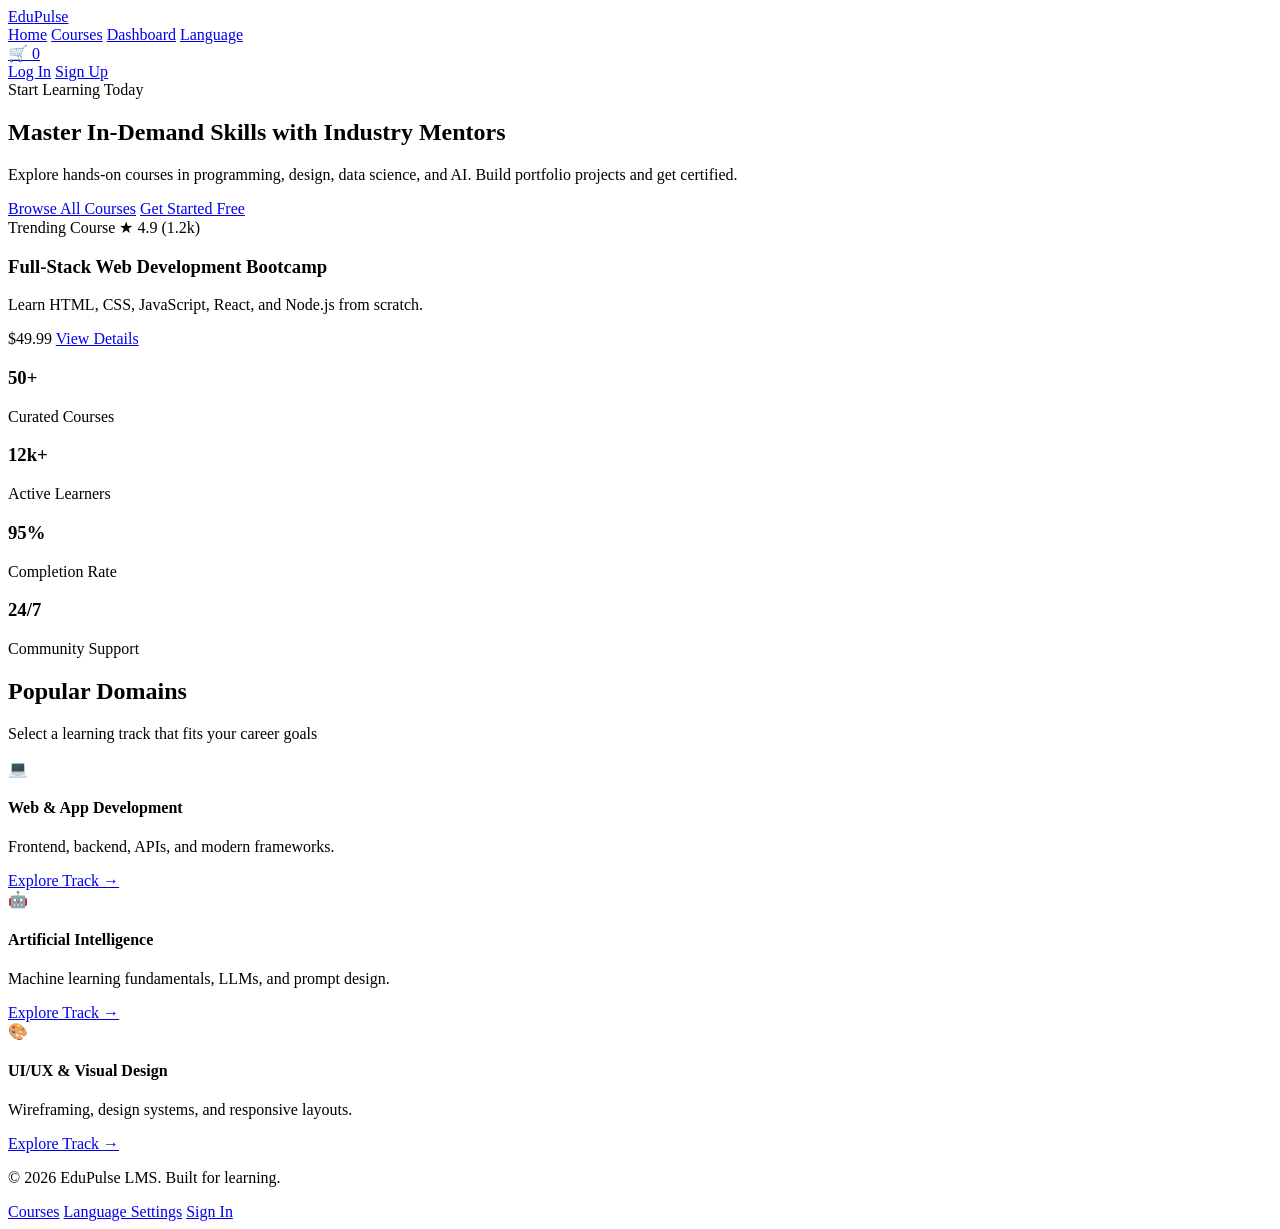
==== index.html @ 67433ac8 "Add files via upload" ====
<!DOCTYPE html>
<html lang="en">
<head>
    <meta charset="UTF-8">
    <meta name="viewport" content="width=device-width, initial-scale=1.0">
    <title>EduPulse - Online Learning Platform</title>
    <!-- Shared Stylesheet -->
    <link rel="stylesheet" href="css/style.css">
    <!-- Google Fonts for clean typography -->
    <link rel="preconnect" href="https://fonts.googleapis.com">
    <link rel="preconnect" href="https://fonts.gstatic.com" crossorigin>
    <link href="https://fonts.googleapis.com/css2?family=Inter:wght@400;500;600;700&display=swap" rel="stylesheet">
</head>
<body data-page="home">

    <!-- Global Navigation Header -->
    <header class="navbar">
        <div class="container nav-container">
            <a href="index.html" class="logo">
                <span class="logo-accent">Edu</span>Pulse
            </a>

            <nav class="nav-links">
                <a href="index.html" class="nav-link active">Home</a>
                <a href="pages/courses.html" class="nav-link">Courses</a>
                <a href="pages/dashboard.html" class="nav-link">Dashboard</a>
                <a href="pages/language.html" class="nav-link">Language</a>
            </nav>

            <div class="nav-actions">
                <a href="pages/cart.html" class="cart-btn" aria-label="Shopping Cart">
                    🛒 <span class="cart-badge" id="navCartCount">0</span>
                </a>
                <!-- Auth status is dynamically updated via app.js -->
                <div class="auth-buttons" id="navAuth">
                    <a href="pages/login.html" class="btn btn-outline">Log In</a>
                    <a href="pages/register.html" class="btn btn-primary">Sign Up</a>
                </div>
            </div>
        </div>
    </header>

    <!-- Hero Section -->
    <main>
        <section class="hero-section">
            <div class="container hero-grid">
                <div class="hero-content">
                    <span class="badge">Start Learning Today</span>
                    <h1 class="hero-title">Master In-Demand Skills with Industry Mentors</h1>
                    <p class="hero-description">
                        Explore hands-on courses in programming, design, data science, and AI. Build portfolio projects and get certified.
                    </p>
                    <div class="hero-cta-group">
                        <a href="pages/courses.html" class="btn btn-primary btn-lg">Browse All Courses</a>
                        <a href="pages/register.html" class="btn btn-secondary btn-lg">Get Started Free</a>
                    </div>
                </div>
                <div class="hero-card-preview">
                    <div class="preview-card">
                        <div class="preview-header">
                            <span class="tag">Trending Course</span>
                            <span class="rating">★ 4.9 (1.2k)</span>
                        </div>
                        <h3>Full-Stack Web Development Bootcamp</h3>
                        <p>Learn HTML, CSS, JavaScript, React, and Node.js from scratch.</p>
                        <div class="preview-footer">
                            <span class="price">$49.99</span>
                            <a href="pages/course-detail.html?id=1" class="btn btn-sm btn-outline">View Details</a>
                        </div>
                    </div>
                </div>
            </div>
        </section>

        <!-- Quick Stats -->
        <section class="stats-section">
            <div class="container stats-grid">
                <div class="stat-box">
                    <h3 class="stat-number">50+</h3>
                    <p class="stat-label">Curated Courses</p>
                </div>
                <div class="stat-box">
                    <h3 class="stat-number">12k+</h3>
                    <p class="stat-label">Active Learners</p>
                </div>
                <div class="stat-box">
                    <h3 class="stat-number">95%</h3>
                    <p class="stat-label">Completion Rate</p>
                </div>
                <div class="stat-box">
                    <h3 class="stat-number">24/7</h3>
                    <p class="stat-label">Community Support</p>
                </div>
            </div>
        </section>

        <!-- Featured Categories Preview -->
        <section class="features-section">
            <div class="container">
                <div class="section-header">
                    <h2>Popular Domains</h2>
                    <p>Select a learning track that fits your career goals</p>
                </div>
                <div class="category-grid">
                    <div class="category-card">
                        <span class="category-icon">💻</span>
                        <h4>Web & App Development</h4>
                        <p>Frontend, backend, APIs, and modern frameworks.</p>
                        <a href="pages/courses.html?category=development" class="link-arrow">Explore Track &rarr;</a>
                    </div>
                    <div class="category-card">
                        <span class="category-icon">🤖</span>
                        <h4>Artificial Intelligence</h4>
                        <p>Machine learning fundamentals, LLMs, and prompt design.</p>
                        <a href="pages/courses.html?category=ai" class="link-arrow">Explore Track &rarr;</a>
                    </div>
                    <div class="category-card">
                        <span class="category-icon">🎨</span>
                        <h4>UI/UX & Visual Design</h4>
                        <p>Wireframing, design systems, and responsive layouts.</p>
                        <a href="pages/courses.html?category=design" class="link-arrow">Explore Track &rarr;</a>
                    </div>
                </div>
            </div>
        </section>
    </main>

    <!-- Global Footer -->
    <footer class="footer">
        <div class="container footer-content">
            <p>&copy; 2026 EduPulse LMS. Built for learning.</p>
            <div class="footer-links">
                <a href="pages/courses.html">Courses</a>
                <a href="pages/language.html">Language Settings</a>
                <a href="pages/login.html">Sign In</a>
            </div>
        </div>
    </footer>

    <!-- Shared Script -->
    <script src="js/app.js"></script>
</body>
</html>
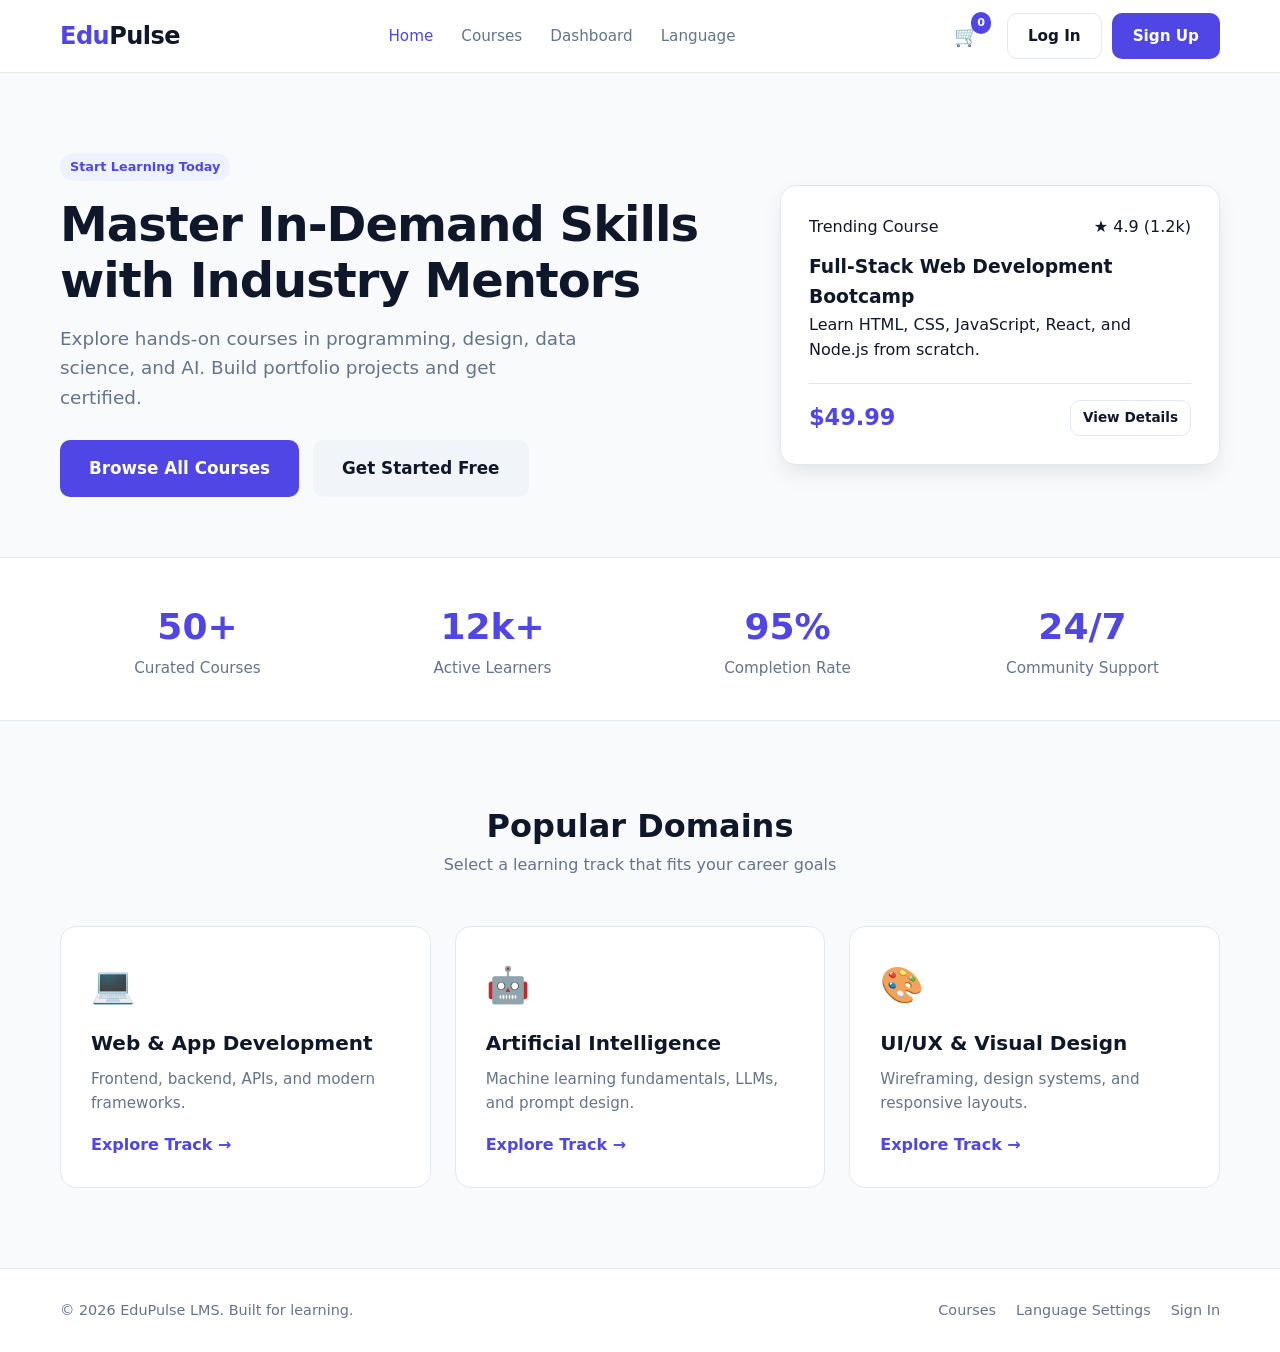
==== commit 6466a3e7: "Update index.html" ====
--- a/index.html
+++ b/index.html
@@ -5,7 +5,7 @@
     <meta name="viewport" content="width=device-width, initial-scale=1.0">
     <title>EduPulse - Online Learning Platform</title>
     <!-- Shared Stylesheet -->
-    <link rel="stylesheet" href="css/style.css">
+    <link rel="stylesheet" href="style.css">
     <!-- Google Fonts for clean typography -->
     <link rel="preconnect" href="https://fonts.googleapis.com">
     <link rel="preconnect" href="https://fonts.gstatic.com" crossorigin>
@@ -138,6 +138,6 @@
     </footer>
 
     <!-- Shared Script -->
-    <script src="js/app.js"></script>
+    <script src="app.js"></script>
 </body>
-</html>+</html>
--- a/style.css
+++ b/style.css
@@ -0,0 +1,1682 @@
+/* ==========================================================================
+   EduPulse LMS - Central Stylesheet (style.css)
+   ========================================================================== */
+
+/* --- 1. CSS Custom Properties / Design Tokens --- */
+:root {
+  --primary: #4f46e5;
+  --primary-hover: #4338ca;
+  --primary-light: #eef2ff;
+  --secondary: #0ea5e9;
+  --text-main: #0f172a;
+  --text-muted: #64748b;
+  --bg-page: #f8fafc;
+  --bg-surface: #ffffff;
+  --border-color: #e2e8f0;
+  --success: #10b981;
+  --warning: #f59e0b;
+  --danger: #ef4444;
+  --radius-sm: 6px;
+  --radius-md: 10px;
+  --radius-lg: 16px;
+  --shadow-sm: 0 1px 3px rgba(0, 0, 0, 0.05);
+  --shadow-md: 0 4px 12px -2px rgba(0, 0, 0, 0.08);
+  --shadow-lg: 0 10px 25px -4px rgba(0, 0, 0, 0.1);
+  --transition: all 0.2s ease-in-out;
+  --font-family: 'Inter', system-ui, -apple-system, BlinkMacSystemFont, sans-serif;
+}
+
+/* --- 2. CSS Reset & Base Typography --- */
+*, *::before, *::after {
+  box-sizing: border-box;
+  margin: 0;
+  padding: 0;
+}
+
+body {
+  font-family: var(--font-family);
+  background-color: var(--bg-page);
+  color: var(--text-main);
+  line-height: 1.6;
+  -webkit-font-smoothing: antialiased;
+  display: flex;
+  flex-direction: column;
+  min-height: 100vh;
+}
+
+a {
+  color: inherit;
+  text-decoration: none;
+}
+
+img {
+  max-width: 100%;
+  display: block;
+}
+
+/* --- 3. Containers & Global Layout Scaffolding --- */
+.container {
+  width: 100%;
+  max-width: 1200px;
+  margin: 0 auto;
+  padding: 0 20px;
+}
+
+.container-sm {
+  max-width: 800px;
+}
+
+.container-xs {
+  max-width: 480px;
+}
+
+main {
+  flex: 1;
+}
+
+.text-center { text-align: center; }
+.text-muted { color: var(--text-muted); }
+
+/* --- 4. Navigation Header --- */
+.navbar {
+  background: var(--bg-surface);
+  border-bottom: 1px solid var(--border-color);
+  position: sticky;
+  top: 0;
+  z-index: 100;
+}
+
+.nav-container {
+  display: flex;
+  align-items: center;
+  justify-content: space-between;
+  height: 72px;
+}
+
+.logo {
+  font-size: 1.5rem;
+  font-weight: 700;
+  color: var(--text-main);
+  letter-spacing: -0.5px;
+}
+
+.logo-accent {
+  color: var(--primary);
+}
+
+.nav-links {
+  display: flex;
+  align-items: center;
+  gap: 28px;
+}
+
+.nav-link {
+  font-size: 0.95rem;
+  font-weight: 500;
+  color: var(--text-muted);
+  transition: var(--transition);
+}
+
+.nav-link:hover, .nav-link.active {
+  color: var(--primary);
+}
+
+.nav-actions {
+  display: flex;
+  align-items: center;
+  gap: 18px;
+}
+
+.cart-btn {
+  position: relative;
+  font-size: 1.25rem;
+  display: flex;
+  align-items: center;
+  padding: 6px 10px;
+  border-radius: var(--radius-sm);
+  transition: var(--transition);
+}
+
+.cart-btn:hover, .cart-btn.active {
+  background-color: var(--primary-light);
+}
+
+.cart-badge {
+  position: absolute;
+  top: -2px;
+  right: -2px;
+  background-color: var(--primary);
+  color: white;
+  font-size: 0.7rem;
+  font-weight: 700;
+  border-radius: 999px;
+  padding: 2px 6px;
+  min-width: 18px;
+  text-align: center;
+}
+
+.auth-buttons {
+  display: flex;
+  align-items: center;
+  gap: 10px;
+}
+
+.user-greeting-pill {
+  font-weight: 600;
+  font-size: 0.9rem;
+  color: var(--primary);
+  background: var(--primary-light);
+  padding: 6px 12px;
+  border-radius: 999px;
+}
+
+/* --- 5. Buttons, Badges, & Inputs --- */
+.btn {
+  display: inline-flex;
+  align-items: center;
+  justify-content: center;
+  font-size: 0.95rem;
+  font-weight: 600;
+  padding: 10px 20px;
+  border-radius: var(--radius-md);
+  border: 1px solid transparent;
+  cursor: pointer;
+  transition: var(--transition);
+  font-family: inherit;
+}
+
+.btn-primary {
+  background-color: var(--primary);
+  color: #ffffff;
+}
+
+.btn-primary:hover {
+  background-color: var(--primary-hover);
+}
+
+.btn-secondary {
+  background-color: #f1f5f9;
+  color: var(--text-main);
+}
+
+.btn-secondary:hover {
+  background-color: #e2e8f0;
+}
+
+.btn-outline {
+  background-color: transparent;
+  border-color: var(--border-color);
+  color: var(--text-main);
+}
+
+.btn-outline:hover {
+  background-color: #f1f5f9;
+  border-color: #cbd5e1;
+}
+
+.btn-sm {
+  padding: 6px 12px;
+  font-size: 0.85rem;
+}
+
+.btn-lg {
+  padding: 14px 28px;
+  font-size: 1.05rem;
+}
+
+.btn-block {
+  width: 100%;
+}
+
+.badge {
+  display: inline-block;
+  background-color: var(--primary-light);
+  color: var(--primary);
+  font-size: 0.8rem;
+  font-weight: 600;
+  padding: 4px 10px;
+  border-radius: 999px;
+}
+
+.form-group {
+  margin-bottom: 18px;
+  display: flex;
+  flex-direction: column;
+}
+
+.form-group label {
+  font-size: 0.9rem;
+  font-weight: 600;
+  margin-bottom: 6px;
+  color: var(--text-main);
+}
+
+.form-control {
+  width: 100%;
+  padding: 11px 14px;
+  border: 1px solid var(--border-color);
+  border-radius: var(--radius-md);
+  font-family: inherit;
+  font-size: 0.95rem;
+  background-color: var(--bg-surface);
+  transition: var(--transition);
+}
+
+.form-control:focus {
+  outline: none;
+  border-color: var(--primary);
+  box-shadow: 0 0 0 3px rgba(79, 70, 229, 0.15);
+}
+
+.form-grid-2 {
+  display: grid;
+  grid-template-columns: 1fr 1fr;
+  gap: 16px;
+}
+
+.alert {
+  padding: 12px 16px;
+  border-radius: var(--radius-md);
+  margin-bottom: 20px;
+  font-size: 0.9rem;
+  font-weight: 500;
+}
+
+.alert-danger {
+  background-color: #fef2f2;
+  color: var(--danger);
+  border: 1px solid #fee2e2;
+}
+
+.alert-success {
+  background-color: #ecfdf5;
+  color: var(--success);
+  border: 1px solid #d1fae5;
+}
+
+/* --- 6. Hero & Landing Elements (index.html) --- */
+.hero-section {
+  padding: 80px 0 60px;
+}
+
+.hero-grid {
+  display: grid;
+  grid-template-columns: 1.2fr 0.8fr;
+  gap: 60px;
+  align-items: center;
+}
+
+.hero-title {
+  font-size: 3rem;
+  line-height: 1.15;
+  font-weight: 700;
+  letter-spacing: -1px;
+  margin: 16px 0;
+}
+
+.hero-description {
+  font-size: 1.15rem;
+  color: var(--text-muted);
+  margin-bottom: 28px;
+  max-width: 520px;
+}
+
+.hero-cta-group {
+  display: flex;
+  gap: 14px;
+}
+
+.preview-card {
+  background: var(--bg-surface);
+  border: 1px solid var(--border-color);
+  border-radius: var(--radius-lg);
+  padding: 28px;
+  box-shadow: var(--shadow-lg);
+}
+
+.preview-header {
+  display: flex;
+  justify-content: space-between;
+  margin-bottom: 12px;
+}
+
+.preview-footer {
+  display: flex;
+  justify-content: space-between;
+  align-items: center;
+  margin-top: 20px;
+  padding-top: 16px;
+  border-top: 1px solid var(--border-color);
+}
+
+.preview-footer .price {
+  font-size: 1.4rem;
+  font-weight: 700;
+  color: var(--primary);
+}
+
+.stats-section {
+  padding: 40px 0;
+  background-color: var(--bg-surface);
+  border-top: 1px solid var(--border-color);
+  border-bottom: 1px solid var(--border-color);
+}
+
+.stats-grid {
+  display: grid;
+  grid-template-columns: repeat(4, 1fr);
+  gap: 20px;
+  text-align: center;
+}
+
+.stat-number {
+  font-size: 2.25rem;
+  font-weight: 700;
+  color: var(--primary);
+}
+
+.stat-label {
+  color: var(--text-muted);
+  font-size: 0.95rem;
+}
+
+.features-section {
+  padding: 80px 0;
+}
+
+.section-header {
+  text-align: center;
+  margin-bottom: 48px;
+}
+
+.section-header h2 {
+  font-size: 2rem;
+  font-weight: 700;
+}
+
+.section-header p {
+  color: var(--text-muted);
+}
+
+.category-grid {
+  display: grid;
+  grid-template-columns: repeat(3, 1fr);
+  gap: 24px;
+}
+
+.category-card {
+  background: var(--bg-surface);
+  border: 1px solid var(--border-color);
+  padding: 30px;
+  border-radius: var(--radius-lg);
+  transition: var(--transition);
+}
+
+.category-card:hover {
+  transform: translateY(-4px);
+  box-shadow: var(--shadow-md);
+}
+
+.category-icon {
+  font-size: 2.2rem;
+  display: inline-block;
+  margin-bottom: 14px;
+}
+
+.category-card h4 {
+  font-size: 1.25rem;
+  margin-bottom: 8px;
+}
+
+.category-card p {
+  color: var(--text-muted);
+  font-size: 0.95rem;
+  margin-bottom: 16px;
+}
+
+.link-arrow {
+  font-weight: 600;
+  color: var(--primary);
+}
+
+/* --- 7. Courses Catalog (courses.html) --- */
+.courses-page-wrapper {
+  padding: 48px 0 80px;
+}
+
+.catalog-header {
+  display: flex;
+  justify-content: space-between;
+  align-items: flex-end;
+  margin-bottom: 32px;
+  gap: 20px;
+}
+
+.search-bar-wrapper {
+  display: flex;
+  gap: 8px;
+  width: 100%;
+  max-width: 440px;
+}
+
+.catalog-filter-bar {
+  display: flex;
+  justify-content: space-between;
+  align-items: center;
+  margin-bottom: 36px;
+  gap: 20px;
+  flex-wrap: wrap;
+}
+
+.category-filters {
+  display: flex;
+  gap: 10px;
+  flex-wrap: wrap;
+}
+
+.filter-pill {
+  padding: 8px 16px;
+  border-radius: 999px;
+  border: 1px solid var(--border-color);
+  background: var(--bg-surface);
+  color: var(--text-muted);
+  font-weight: 500;
+  cursor: pointer;
+  transition: var(--transition);
+}
+
+.filter-pill:hover, .filter-pill.active {
+  background: var(--primary);
+  color: white;
+  border-color: var(--primary);
+}
+
+.courses-grid {
+  display: grid;
+  grid-template-columns: repeat(auto-fill, minmax(320px, 1fr));
+  gap: 28px;
+}
+
+.course-card {
+  background: var(--bg-surface);
+  border: 1px solid var(--border-color);
+  border-radius: var(--radius-lg);
+  overflow: hidden;
+  display: flex;
+  flex-direction: column;
+  transition: var(--transition);
+}
+
+.course-card:hover {
+  transform: translateY(-4px);
+  box-shadow: var(--shadow-md);
+}
+
+.card-thumb {
+  height: 160px;
+  background: linear-gradient(135deg, #6366f1, #3b82f6);
+  padding: 16px;
+  display: flex;
+  align-items: flex-start;
+}
+
+.card-thumb.ai-thumb {
+  background: linear-gradient(135deg, #10b981, #059669);
+}
+
+.card-thumb.design-thumb {
+  background: linear-gradient(135deg, #ec4899, #8b5cf6);
+}
+
+.category-badge {
+  background: rgba(255, 255, 255, 0.9);
+  color: var(--text-main);
+  font-size: 0.75rem;
+  font-weight: 700;
+  padding: 4px 8px;
+  border-radius: var(--radius-sm);
+}
+
+.card-body {
+  padding: 20px;
+  display: flex;
+  flex-direction: column;
+  flex: 1;
+}
+
+.card-rating {
+  font-size: 0.85rem;
+  font-weight: 700;
+  color: #eab308;
+  margin-bottom: 6px;
+}
+
+.rating-count {
+  color: var(--text-muted);
+  font-weight: 400;
+}
+
+.card-title {
+  font-size: 1.15rem;
+  font-weight: 700;
+  line-height: 1.35;
+  margin-bottom: 8px;
+}
+
+.card-instructor {
+  font-size: 0.85rem;
+  color: var(--text-muted);
+  margin-bottom: 12px;
+}
+
+.card-meta {
+  display: flex;
+  gap: 14px;
+  font-size: 0.85rem;
+  color: var(--text-muted);
+  margin-bottom: 16px;
+}
+
+.card-footer {
+  margin-top: auto;
+  display: flex;
+  align-items: center;
+  justify-content: space-between;
+  padding-top: 16px;
+  border-top: 1px solid var(--border-color);
+}
+
+.price-current {
+  font-size: 1.25rem;
+  font-weight: 700;
+  color: var(--text-main);
+}
+
+.price-old {
+  font-size: 0.85rem;
+  text-decoration: line-through;
+  color: var(--text-muted);
+  margin-left: 4px;
+}
+
+.card-btn-group {
+  display: flex;
+  gap: 6px;
+}
+
+/* --- 8. Course Detail Page (course-detail.html) --- */
+.course-hero {
+  background: #0f172a;
+  color: #ffffff;
+  padding: 60px 0;
+}
+
+.course-hero-grid {
+  display: grid;
+  grid-template-columns: 1fr 360px;
+  gap: 40px;
+  position: relative;
+}
+
+.course-breadcrumbs {
+  font-size: 0.85rem;
+  color: #94a3b8;
+  margin-bottom: 12px;
+}
+
+.course-hero-content h1 {
+  font-size: 2.4rem;
+  font-weight: 700;
+  line-height: 1.2;
+  margin-bottom: 14px;
+}
+
+.course-tagline {
+  font-size: 1.1rem;
+  color: #cbd5e1;
+  margin-bottom: 20px;
+}
+
+.course-meta-pills {
+  display: flex;
+  gap: 12px;
+  flex-wrap: wrap;
+  margin-bottom: 18px;
+}
+
+.pill {
+  background: rgba(255, 255, 255, 0.1);
+  padding: 4px 10px;
+  border-radius: var(--radius-sm);
+  font-size: 0.85rem;
+}
+
+.rating-pill {
+  color: #facc15;
+}
+
+.course-instructor-inline {
+  font-size: 0.9rem;
+  color: #94a3b8;
+}
+
+.purchase-card {
+  background: var(--bg-surface);
+  border: 1px solid var(--border-color);
+  border-radius: var(--radius-lg);
+  box-shadow: var(--shadow-lg);
+  overflow: hidden;
+  color: var(--text-main);
+  position: sticky;
+  top: 92px;
+}
+
+.card-video-preview {
+  height: 190px;
+  background: linear-gradient(135deg, #1e1b4b, #312e81);
+  display: flex;
+  align-items: center;
+  justify-content: center;
+  cursor: pointer;
+}
+
+.play-overlay-trigger {
+  display: flex;
+  flex-direction: column;
+  align-items: center;
+  color: white;
+  font-weight: 600;
+  gap: 8px;
+}
+
+.play-icon {
+  font-size: 2.5rem;
+}
+
+.purchase-body {
+  padding: 24px;
+}
+
+.price-row {
+  display: flex;
+  align-items: baseline;
+  gap: 10px;
+  margin-bottom: 18px;
+}
+
+.detail-price {
+  font-size: 2rem;
+  font-weight: 700;
+}
+
+.detail-original-price {
+  font-size: 1rem;
+  color: var(--text-muted);
+  text-decoration: line-through;
+}
+
+.discount-badge {
+  font-size: 0.85rem;
+  font-weight: 700;
+  color: var(--success);
+}
+
+.cta-stack {
+  display: flex;
+  flex-direction: column;
+  gap: 10px;
+  margin-bottom: 20px;
+}
+
+.perks-checklist {
+  list-style: none;
+  font-size: 0.85rem;
+  color: var(--text-muted);
+  display: flex;
+  flex-direction: column;
+  gap: 8px;
+}
+
+.course-detail-main {
+  padding: 60px 0;
+}
+
+.course-main-layout {
+  display: grid;
+  grid-template-columns: 1fr 360px;
+  gap: 40px;
+}
+
+.detail-block {
+  margin-bottom: 40px;
+}
+
+.detail-block h3 {
+  font-size: 1.4rem;
+  margin-bottom: 16px;
+}
+
+.what-you-learn-card {
+  background: var(--bg-surface);
+  border: 1px solid var(--border-color);
+  border-radius: var(--radius-lg);
+  padding: 24px;
+}
+
+.learning-grid {
+  display: grid;
+  grid-template-columns: 1fr 1fr;
+  gap: 12px;
+  list-style-position: inside;
+  color: var(--text-main);
+  font-size: 0.95rem;
+}
+
+.accordion-item {
+  border: 1px solid var(--border-color);
+  border-radius: var(--radius-md);
+  margin-bottom: 10px;
+  background: var(--bg-surface);
+  overflow: hidden;
+}
+
+.accordion-header {
+  width: 100%;
+  padding: 16px 20px;
+  display: flex;
+  justify-content: space-between;
+  align-items: center;
+  font-size: 1rem;
+  font-weight: 600;
+  border: none;
+  background: none;
+  cursor: pointer;
+  text-align: left;
+}
+
+.accordion-content {
+  display: none;
+  padding: 0 20px 16px;
+  border-top: 1px solid var(--border-color);
+}
+
+.accordion-item.active .accordion-content {
+  display: block;
+}
+
+.lesson-list {
+  list-style: none;
+  display: flex;
+  flex-direction: column;
+  gap: 10px;
+  padding-top: 12px;
+}
+
+.lesson-list li {
+  display: flex;
+  justify-content: space-between;
+  font-size: 0.9rem;
+}
+
+.instructor-card {
+  display: flex;
+  gap: 20px;
+  background: var(--bg-surface);
+  border: 1px solid var(--border-color);
+  padding: 24px;
+  border-radius: var(--radius-lg);
+}
+
+.instructor-avatar {
+  width: 64px;
+  height: 64px;
+  border-radius: 999px;
+  background: var(--primary);
+  color: white;
+  display: flex;
+  align-items: center;
+  justify-content: center;
+  font-weight: 700;
+  font-size: 1.25rem;
+  flex-shrink: 0;
+}
+
+/* --- 9. Cart & Checkout (cart.html, checkout.html) --- */
+.cart-wrapper, .checkout-wrapper {
+  padding: 48px 0 80px;
+}
+
+.page-title-group {
+  margin-bottom: 32px;
+}
+
+.page-title-group h1 {
+  font-size: 2.2rem;
+}
+
+.cart-layout, .checkout-layout {
+  display: grid;
+  grid-template-columns: 1fr 380px;
+  gap: 36px;
+  align-items: start;
+}
+
+.cart-items-container {
+  background: var(--bg-surface);
+  border: 1px solid var(--border-color);
+  border-radius: var(--radius-lg);
+  overflow: hidden;
+  margin-bottom: 20px;
+}
+
+.cart-item-row {
+  display: flex;
+  justify-content: space-between;
+  align-items: center;
+  padding: 20px;
+  border-bottom: 1px solid var(--border-color);
+}
+
+.cart-item-row:last-child {
+  border-bottom: none;
+}
+
+.cart-item-pricing {
+  text-align: right;
+}
+
+.price-val {
+  font-weight: 700;
+  font-size: 1.15rem;
+  display: block;
+}
+
+.remove-btn {
+  background: none;
+  border: none;
+  color: var(--danger);
+  font-size: 0.85rem;
+  cursor: pointer;
+  font-weight: 600;
+}
+
+.cart-actions-bar {
+  display: flex;
+  justify-content: space-between;
+  align-items: center;
+}
+
+.summary-card {
+  background: var(--bg-surface);
+  border: 1px solid var(--border-color);
+  border-radius: var(--radius-lg);
+  padding: 24px;
+  box-shadow: var(--shadow-sm);
+  margin-bottom: 20px;
+}
+
+.coupon-input-group {
+  display: flex;
+  gap: 8px;
+  margin: 12px 0 8px;
+}
+
+.coupon-status-msg {
+  font-size: 0.85rem;
+  font-weight: 500;
+}
+
+.coupon-status-msg.success { color: var(--success); }
+.coupon-status-msg.error { color: var(--danger); }
+
+.summary-line {
+  display: flex;
+  justify-content: space-between;
+  margin-bottom: 12px;
+  font-size: 0.95rem;
+}
+
+.summary-divider {
+  border: none;
+  border-top: 1px solid var(--border-color);
+  margin: 16px 0;
+}
+
+.total-line {
+  font-size: 1.25rem;
+}
+
+.total-price {
+  color: var(--primary);
+}
+
+.payment-tabs {
+  display: flex;
+  gap: 10px;
+  margin-bottom: 20px;
+}
+
+.payment-tab {
+  flex: 1;
+  border: 1px solid var(--border-color);
+  padding: 12px;
+  border-radius: var(--radius-md);
+  text-align: center;
+  font-size: 0.9rem;
+  font-weight: 600;
+  cursor: pointer;
+  background: var(--bg-surface);
+}
+
+.payment-tab input {
+  display: none;
+}
+
+.payment-tab:has(input:checked) {
+  border-color: var(--primary);
+  background: var(--primary-light);
+  color: var(--primary);
+}
+
+.checkout-item-mini {
+  display: flex;
+  justify-content: space-between;
+  font-size: 0.9rem;
+  padding: 8px 0;
+}
+
+.security-guarantee {
+  font-size: 0.8rem;
+  color: var(--text-muted);
+  margin-top: 12px;
+  text-align: center;
+}
+
+/* --- 10. Dashboard (dashboard.html) --- */
+.dashboard-wrapper {
+  padding: 48px 0 80px;
+}
+
+.dashboard-header {
+  display: flex;
+  justify-content: space-between;
+  align-items: center;
+  margin-bottom: 32px;
+}
+
+.user-greeting {
+  display: flex;
+  align-items: center;
+  gap: 16px;
+}
+
+.avatar-circle {
+  width: 56px;
+  height: 56px;
+  border-radius: 999px;
+  background: var(--primary);
+  color: white;
+  font-size: 1.4rem;
+  font-weight: 700;
+  display: flex;
+  align-items: center;
+  justify-content: center;
+}
+
+.dashboard-metrics-grid {
+  display: grid;
+  grid-template-columns: repeat(4, 1fr);
+  gap: 20px;
+  margin-bottom: 40px;
+}
+
+.metric-card {
+  background: var(--bg-surface);
+  border: 1px solid var(--border-color);
+  border-radius: var(--radius-md);
+  padding: 20px;
+  display: flex;
+  align-items: center;
+  gap: 16px;
+}
+
+.metric-icon {
+  font-size: 2rem;
+}
+
+.metric-value {
+  font-size: 1.6rem;
+  font-weight: 700;
+  line-height: 1.1;
+}
+
+.metric-label {
+  font-size: 0.85rem;
+  color: var(--text-muted);
+}
+
+.dashboard-section {
+  margin-bottom: 40px;
+}
+
+.section-title-row {
+  display: flex;
+  justify-content: space-between;
+  align-items: center;
+  margin-bottom: 20px;
+}
+
+.enrolled-courses-grid {
+  display: grid;
+  grid-template-columns: repeat(auto-fill, minmax(360px, 1fr));
+  gap: 24px;
+}
+
+.enrolled-course-card {
+  background: var(--bg-surface);
+  border: 1px solid var(--border-color);
+  border-radius: var(--radius-lg);
+  padding: 24px;
+}
+
+.enrolled-card-header {
+  display: flex;
+  justify-content: space-between;
+  margin-bottom: 12px;
+}
+
+.progress-info {
+  display: flex;
+  justify-content: space-between;
+  font-size: 0.85rem;
+  font-weight: 600;
+  margin-bottom: 6px;
+}
+
+.progress-bar-track {
+  width: 100%;
+  height: 8px;
+  background: #e2e8f0;
+  border-radius: 999px;
+  overflow: hidden;
+  margin-bottom: 18px;
+}
+
+.progress-bar-fill {
+  height: 100%;
+  background: var(--primary);
+  border-radius: 999px;
+  transition: width 0.3s ease;
+}
+
+.enrolled-card-footer {
+  display: flex;
+  justify-content: space-between;
+  align-items: center;
+}
+
+.certificates-grid {
+  display: grid;
+  grid-template-columns: repeat(auto-fill, minmax(320px, 1fr));
+  gap: 20px;
+}
+
+.certificate-item-card {
+  background: var(--bg-surface);
+  border: 1px solid var(--border-color);
+  border-radius: var(--radius-md);
+  padding: 16px 20px;
+  display: flex;
+  align-items: center;
+  justify-content: space-between;
+  gap: 14px;
+}
+
+/* --- 11. Quiz Component (quiz.html) --- */
+.quiz-page-wrapper {
+  padding: 60px 0 80px;
+}
+
+.quiz-card {
+  background: var(--bg-surface);
+  border: 1px solid var(--border-color);
+  border-radius: var(--radius-lg);
+  padding: 36px;
+  box-shadow: var(--shadow-md);
+}
+
+.quiz-header {
+  display: flex;
+  justify-content: space-between;
+  align-items: flex-start;
+  margin-bottom: 24px;
+}
+
+.quiz-timer {
+  background: #fef3c7;
+  color: #b45309;
+  padding: 6px 12px;
+  border-radius: 999px;
+  font-weight: 700;
+  font-size: 0.9rem;
+}
+
+.question-text {
+  font-size: 1.25rem;
+  margin-bottom: 24px;
+}
+
+.quiz-options-list {
+  display: flex;
+  flex-direction: column;
+  gap: 12px;
+  margin-bottom: 30px;
+}
+
+.quiz-option-btn {
+  width: 100%;
+  text-align: left;
+  padding: 14px 20px;
+  border: 1px solid var(--border-color);
+  border-radius: var(--radius-md);
+  background: var(--bg-surface);
+  font-size: 1rem;
+  font-family: inherit;
+  cursor: pointer;
+  transition: var(--transition);
+}
+
+.quiz-option-btn:hover {
+  border-color: var(--primary);
+  background: #faf5ff;
+}
+
+.quiz-option-btn.selected {
+  border-color: var(--primary);
+  background: var(--primary-light);
+  color: var(--primary);
+  font-weight: 600;
+}
+
+.quiz-actions {
+  display: flex;
+  justify-content: space-between;
+}
+
+.results-card {
+  text-align: center;
+}
+
+.results-badge {
+  font-size: 3.5rem;
+  margin-bottom: 12px;
+}
+
+.score-summary-box {
+  display: flex;
+  justify-content: center;
+  align-items: center;
+  gap: 32px;
+  margin: 28px 0;
+}
+
+.score-circle {
+  width: 90px;
+  height: 90px;
+  border-radius: 999px;
+  border: 4px solid var(--primary);
+  display: flex;
+  flex-direction: column;
+  align-items: center;
+  justify-content: center;
+}
+
+.score-value {
+  font-size: 1.5rem;
+  font-weight: 700;
+  color: var(--primary);
+}
+
+.score-label {
+  font-size: 0.75rem;
+  color: var(--text-muted);
+}
+
+.score-details {
+  text-align: left;
+}
+
+.results-actions {
+  display: flex;
+  justify-content: center;
+  gap: 14px;
+}
+
+/* --- 12. Authentication Pages (login.html, register.html) --- */
+.auth-page-wrapper {
+  padding: 60px 0 80px;
+}
+
+.auth-card {
+  background: var(--bg-surface);
+  border: 1px solid var(--border-color);
+  border-radius: var(--radius-lg);
+  padding: 36px;
+  box-shadow: var(--shadow-md);
+}
+
+.auth-header {
+  margin-bottom: 24px;
+}
+
+.auth-header h2 {
+  font-size: 1.8rem;
+}
+
+.password-input-group {
+  position: relative;
+}
+
+.password-toggle-btn {
+  position: absolute;
+  right: 12px;
+  top: 50%;
+  transform: translateY(-50%);
+  background: none;
+  border: none;
+  cursor: pointer;
+  font-size: 1.1rem;
+}
+
+.password-strength-bar {
+  width: 100%;
+  height: 4px;
+  background: #e2e8f0;
+  border-radius: 999px;
+  margin-top: 8px;
+  overflow: hidden;
+}
+
+.strength-fill {
+  height: 100%;
+  width: 0%;
+  transition: var(--transition);
+}
+
+.strength-text {
+  font-size: 0.75rem;
+  color: var(--text-muted);
+}
+
+.form-checkbox-row {
+  margin-bottom: 20px;
+}
+
+.checkbox-container {
+  font-size: 0.9rem;
+  color: var(--text-muted);
+  cursor: pointer;
+}
+
+.auth-divider {
+  position: relative;
+  text-align: center;
+  margin: 24px 0;
+}
+
+.auth-divider::before {
+  content: "";
+  position: absolute;
+  top: 50%;
+  left: 0;
+  right: 0;
+  border-top: 1px solid var(--border-color);
+}
+
+.auth-divider span {
+  position: relative;
+  background: var(--bg-surface);
+  padding: 0 12px;
+  color: var(--text-muted);
+  font-size: 0.85rem;
+}
+
+.social-auth-grid {
+  display: flex;
+  gap: 12px;
+  margin-bottom: 24px;
+}
+
+.auth-footer {
+  font-size: 0.9rem;
+  color: var(--text-muted);
+}
+
+.auth-link {
+  color: var(--primary);
+  font-weight: 600;
+}
+
+.field-error {
+  color: var(--danger);
+  font-size: 0.8rem;
+  margin-top: 4px;
+}
+
+/* --- 13. Language Preferences (language.html) --- */
+.language-page-wrapper {
+  padding: 60px 0 80px;
+}
+
+.settings-card {
+  background: var(--bg-surface);
+  border: 1px solid var(--border-color);
+  border-radius: var(--radius-lg);
+  padding: 32px;
+}
+
+.language-options-grid {
+  display: grid;
+  grid-template-columns: 1fr 1fr;
+  gap: 14px;
+  margin-bottom: 24px;
+}
+
+.lang-option-card {
+  border: 1px solid var(--border-color);
+  border-radius: var(--radius-md);
+  padding: 14px 18px;
+  display: flex;
+  justify-content: space-between;
+  align-items: center;
+  cursor: pointer;
+  transition: var(--transition);
+}
+
+.lang-option-card input {
+  display: none;
+}
+
+.lang-native {
+  font-weight: 600;
+  display: block;
+}
+
+.lang-sub {
+  font-size: 0.8rem;
+  color: var(--text-muted);
+}
+
+.lang-option-card.selected {
+  border-color: var(--primary);
+  background: var(--primary-light);
+  color: var(--primary);
+}
+
+.preview-box {
+  background: #f1f5f9;
+  border-radius: var(--radius-md);
+  padding: 20px;
+  margin-bottom: 24px;
+}
+
+.preview-box h4 {
+  margin: 10px 0 6px;
+}
+
+/* --- 14. Dedicated Payment Gateway (payment.html) --- */
+.payment-page-wrapper {
+  padding: 48px 0 80px;
+}
+
+.secure-badge {
+  font-size: 0.85rem;
+  font-weight: 600;
+  color: var(--success);
+}
+
+.payment-card {
+  background: var(--bg-surface);
+  border: 1px solid var(--border-color);
+  border-radius: var(--radius-lg);
+  box-shadow: var(--shadow-md);
+  overflow: hidden;
+  margin-bottom: 20px;
+}
+
+.payment-amount-banner {
+  background: #f8fafc;
+  border-bottom: 1px solid var(--border-color);
+  padding: 24px 32px;
+  display: flex;
+  justify-content: space-between;
+  align-items: center;
+}
+
+.payment-amount-banner h2 {
+  color: var(--primary);
+  font-size: 1.8rem;
+}
+
+.payment-gateway-tabs {
+  display: flex;
+  border-bottom: 1px solid var(--border-color);
+  background: #ffffff;
+}
+
+.gateway-tab-btn {
+  flex: 1;
+  padding: 16px;
+  background: none;
+  border: none;
+  font-weight: 600;
+  font-size: 0.95rem;
+  cursor: pointer;
+  color: var(--text-muted);
+  border-bottom: 2px solid transparent;
+  transition: var(--transition);
+}
+
+.gateway-tab-btn.active {
+  color: var(--primary);
+  border-bottom-color: var(--primary);
+  background: var(--primary-light);
+}
+
+.gateway-tab-content {
+  padding: 32px;
+}
+
+.bank-pill-grid {
+  display: grid;
+  grid-template-columns: repeat(4, 1fr);
+  gap: 10px;
+  margin-top: 6px;
+}
+
+.bank-pill {
+  padding: 10px;
+  border: 1px solid var(--border-color);
+  border-radius: var(--radius-sm);
+  background: var(--bg-surface);
+  font-weight: 600;
+  cursor: pointer;
+}
+
+.bank-pill.selected {
+  border-color: var(--primary);
+  background: var(--primary-light);
+  color: var(--primary);
+}
+
+.upi-method-grid {
+  display: grid;
+  grid-template-columns: 1fr 1fr;
+  gap: 24px;
+  align-items: center;
+}
+
+.mock-qr-code {
+  width: 140px;
+  height: 140px;
+  margin: 0 auto 10px;
+  background: repeating-linear-gradient(45deg, #000, #000 10px, #fff 10px, #fff 20px);
+  border: 4px solid #0f172a;
+  border-radius: var(--radius-sm);
+}
+
+.wallet-options-list {
+  display: flex;
+  flex-direction: column;
+  gap: 12px;
+  margin-bottom: 24px;
+}
+
+.wallet-option {
+  display: flex;
+  align-items: center;
+  gap: 12px;
+  padding: 14px 18px;
+  border: 1px solid var(--border-color);
+  border-radius: var(--radius-md);
+  font-weight: 600;
+  cursor: pointer;
+}
+
+.payment-guarantee-note {
+  font-size: 0.85rem;
+  color: var(--text-muted);
+}
+
+/* Spinner Animation */
+.spinner {
+  width: 44px;
+  height: 44px;
+  border: 4px solid #e2e8f0;
+  border-top-color: var(--primary);
+  border-radius: 50%;
+  animation: spin 0.8s linear infinite;
+  margin: 0 auto 16px;
+}
+
+@keyframes spin {
+  to { transform: rotate(360deg); }
+}
+
+/* --- 15. Modals & Empty States --- */
+.modal-backdrop {
+  position: fixed;
+  inset: 0;
+  background: rgba(15, 23, 42, 0.6);
+  display: flex;
+  align-items: center;
+  justify-content: center;
+  z-index: 200;
+  backdrop-filter: blur(4px);
+}
+
+.modal-card {
+  background: var(--bg-surface);
+  border-radius: var(--radius-lg);
+  padding: 40px;
+  max-width: 480px;
+  width: 90%;
+  text-align: center;
+  box-shadow: var(--shadow-lg);
+}
+
+.success-icon-badge {
+  font-size: 3rem;
+  margin-bottom: 16px;
+}
+
+.empty-state-card {
+  background: var(--bg-surface);
+  border: 1px dashed var(--border-color);
+  border-radius: var(--radius-lg);
+  padding: 60px 20px;
+  text-align: center;
+}
+
+.empty-state-icon {
+  font-size: 3rem;
+  margin-bottom: 14px;
+}
+
+/* --- 16. Global Footer --- */
+.footer {
+  background: var(--bg-surface);
+  border-top: 1px solid var(--border-color);
+  padding: 30px 0;
+}
+
+.footer-content {
+  display: flex;
+  justify-content: space-between;
+  align-items: center;
+  font-size: 0.9rem;
+  color: var(--text-muted);
+}
+
+.footer-links {
+  display: flex;
+  gap: 20px;
+}
+
+.footer-links a:hover {
+  color: var(--primary);
+}
+
+/* --- 17. Media Queries & Responsiveness --- */
+@media (max-width: 992px) {
+  .hero-grid,
+  .course-hero-grid,
+  .course-main-layout,
+  .cart-layout,
+  .checkout-layout {
+    grid-template-columns: 1fr;
+    gap: 36px;
+  }
+
+  .stats-grid,
+  .dashboard-metrics-grid {
+    grid-template-columns: repeat(2, 1fr);
+  }
+
+  .category-grid {
+    grid-template-columns: 1fr 1fr;
+  }
+}
+
+@media (max-width: 768px) {
+  .navbar .nav-links {
+    display: none;
+  }
+
+  .hero-title {
+    font-size: 2.2rem;
+  }
+
+  .catalog-header {
+    flex-direction: column;
+    align-items: flex-start;
+  }
+
+  .search-bar-wrapper {
+    max-width: 100%;
+  }
+
+  .category-grid,
+  .language-options-grid,
+  .form-grid-2,
+  .upi-method-grid,
+  .bank-pill-grid {
+    grid-template-columns: 1fr;
+  }
+
+  .footer-content {
+    flex-direction: column;
+    gap: 16px;
+    text-align: center;
+  }
+}
